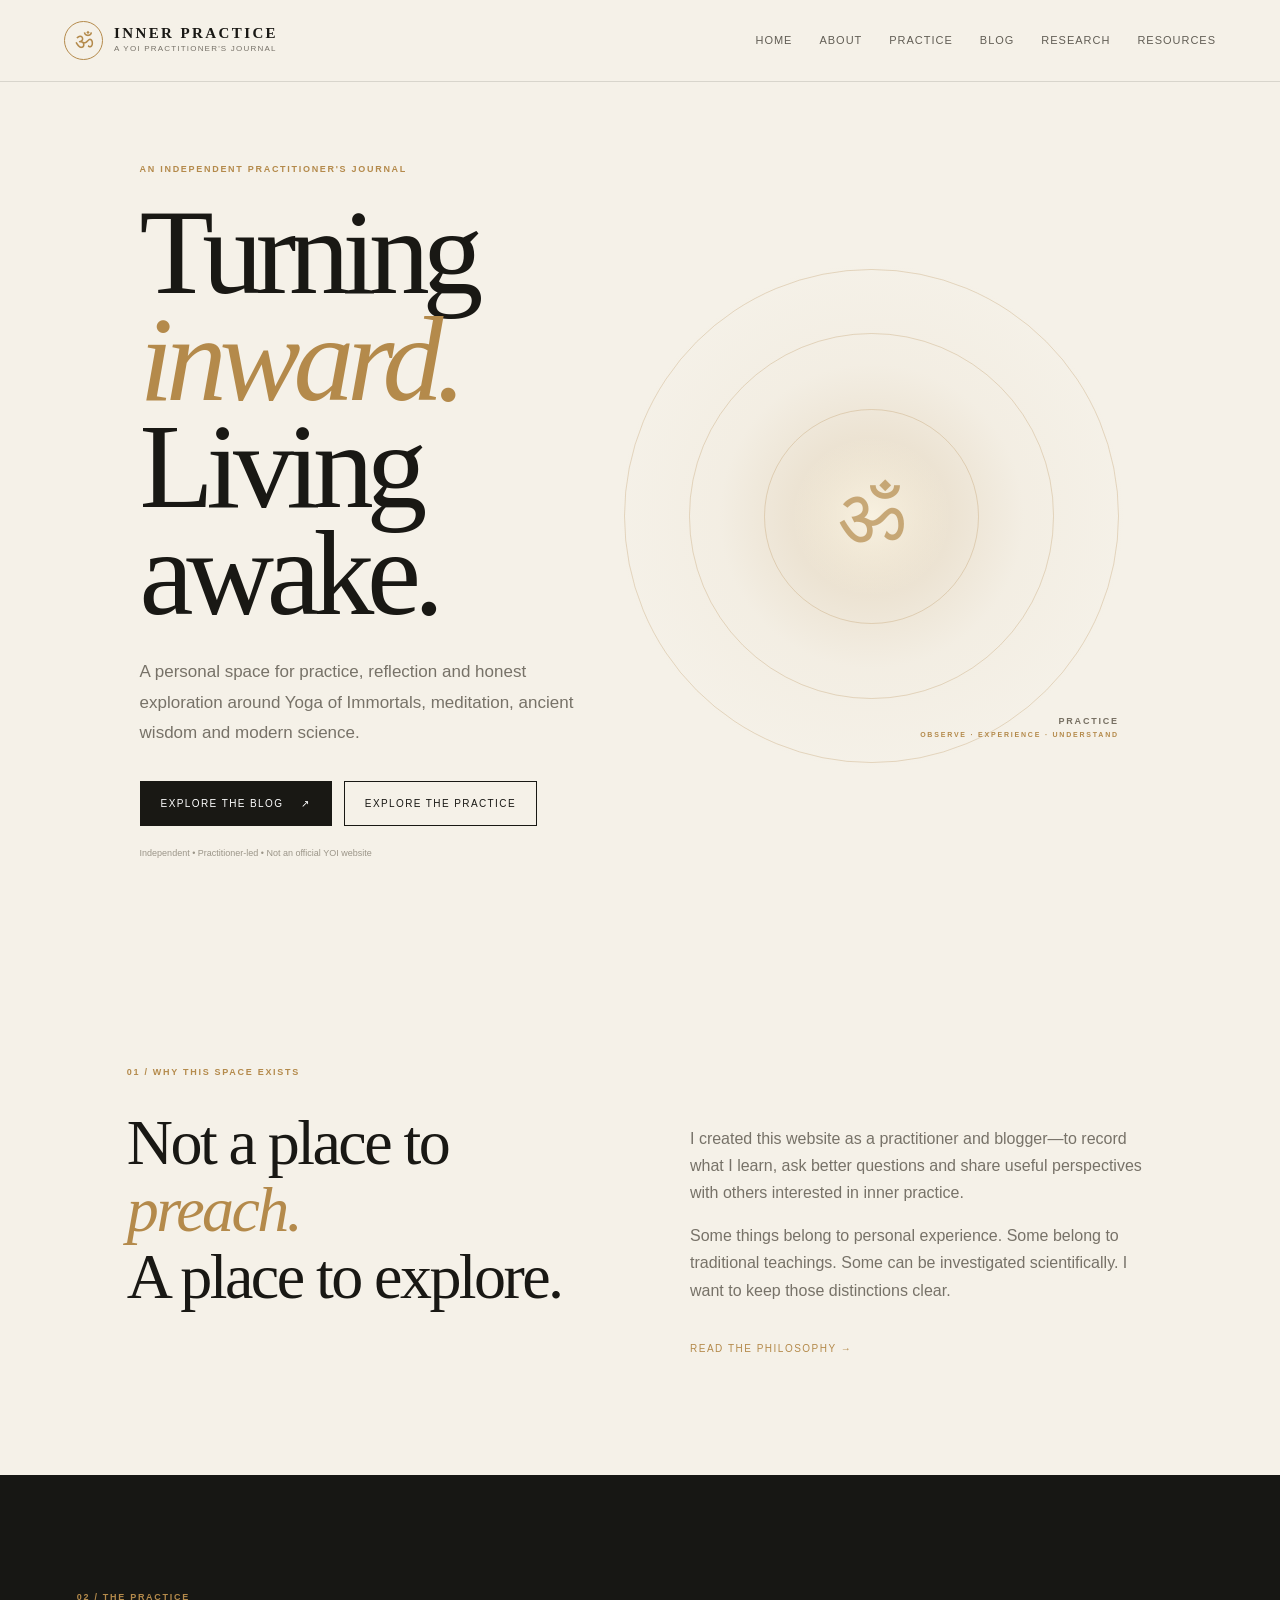
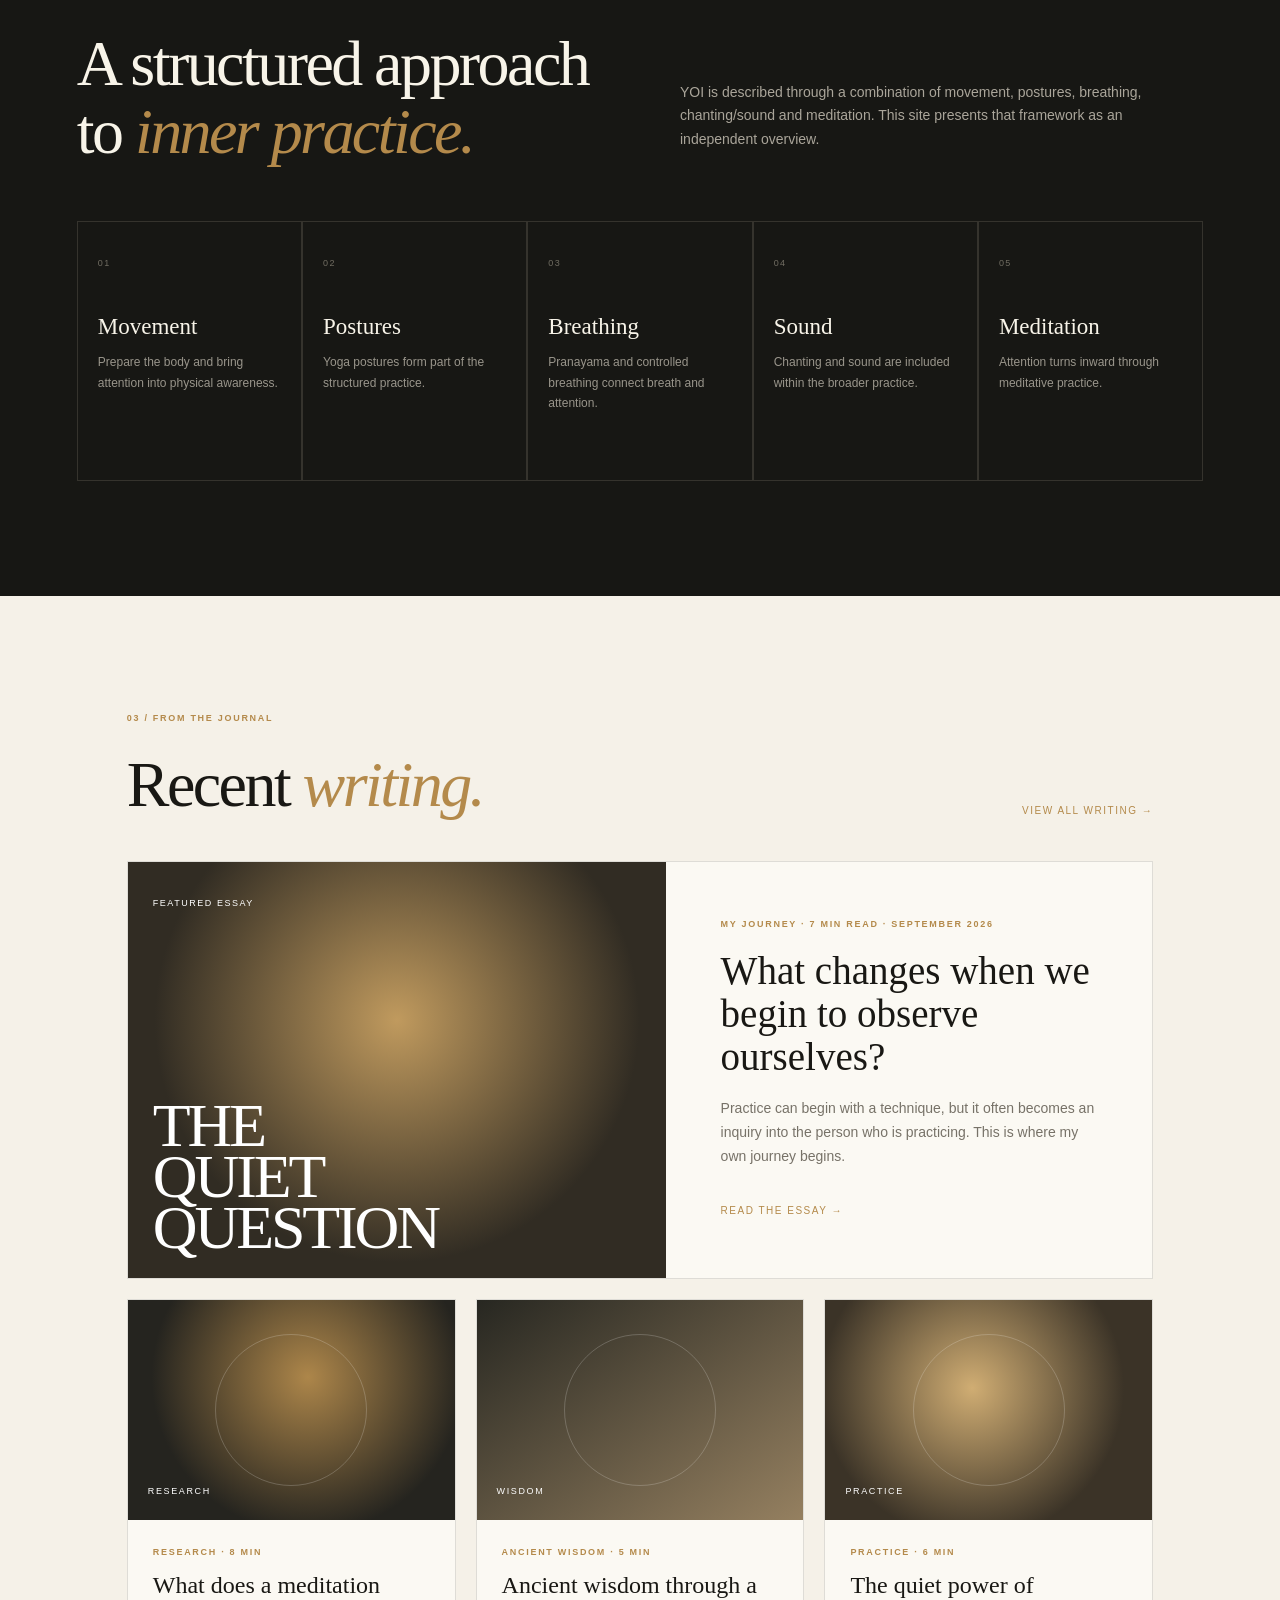
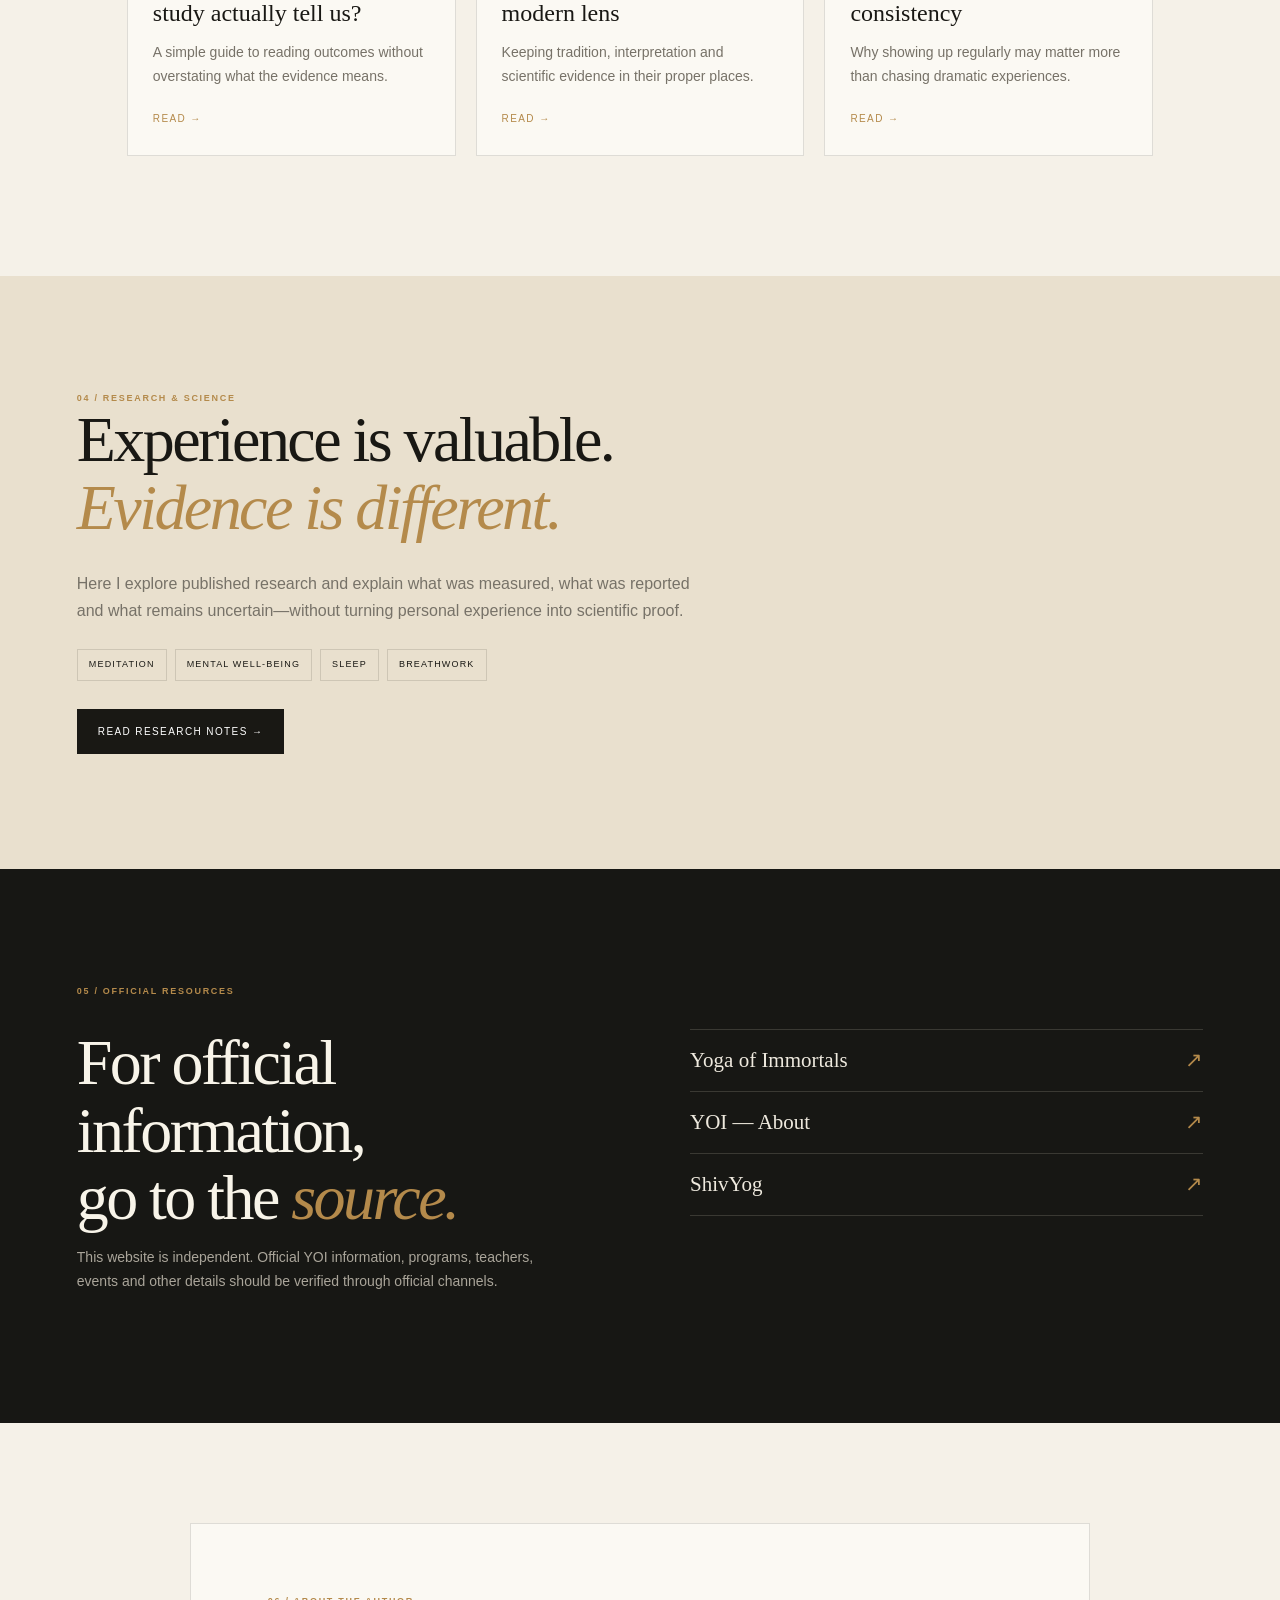
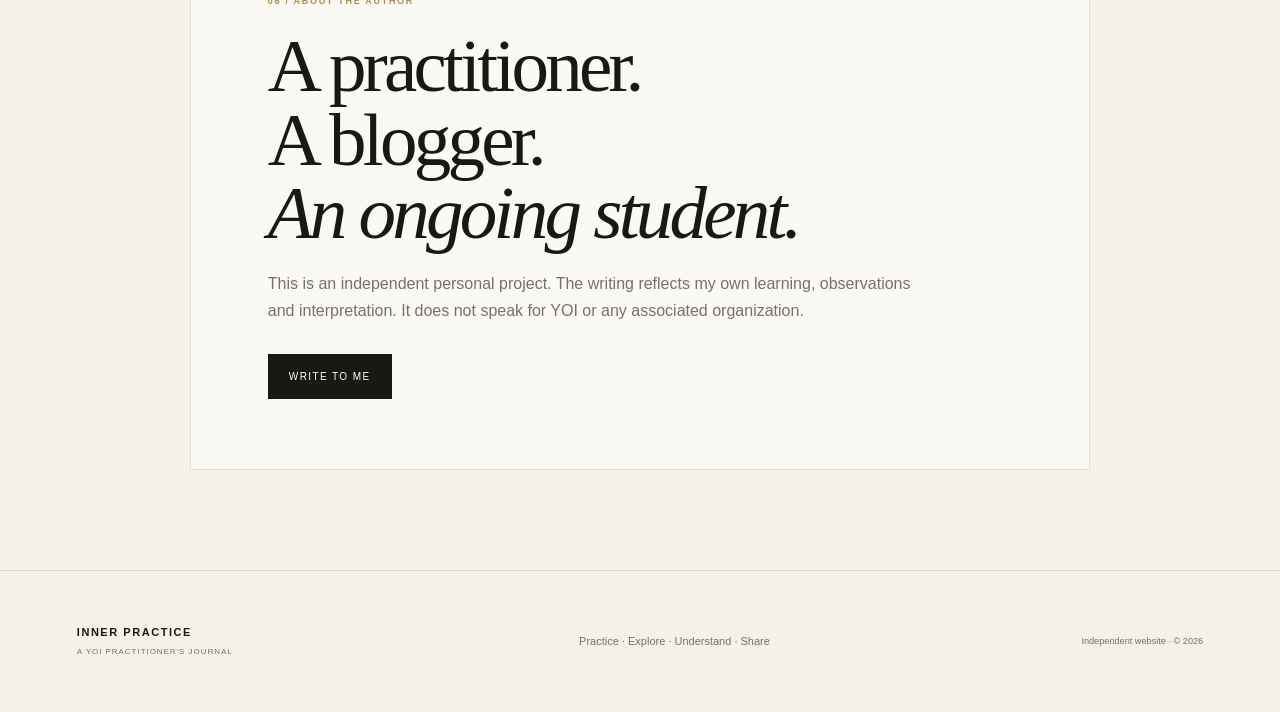
==== index.html @ 0402d69e "Add files via upload" ====
<!doctype html>
<html lang="en">
<head>
<meta charset="utf-8"><meta name="viewport" content="width=device-width,initial-scale=1">
<meta name="description" content="An independent practitioner's journal exploring Yoga of Immortals, meditation, ancient wisdom and modern science.">
<title>Inner Practice — YOI Practitioner</title>
<link rel="stylesheet" href="style.css">
</head>
<body>
<header class="header">
  <a href="index.html" class="logo"><span class="logo-ring">ॐ</span><span><b>INNER PRACTICE</b><small>A YOI practitioner's journal</small></span></a>
  <button class="hamburger" aria-label="Menu">☰</button>
  <nav class="nav">
    <a href="#home">Home</a><a href="#about">About</a><a href="#practice">Practice</a><a href="blog.html">Blog</a><a href="#research">Research</a><a href="#resources">Resources</a>
  </nav>
</header>

<main>
<section class="hero" id="home">
  <div class="hero-copy">
    <div class="kicker">AN INDEPENDENT PRACTITIONER'S JOURNAL</div>
    <h1>Turning<br><i>inward.</i><br>Living awake.</h1>
    <p class="lead">A personal space for practice, reflection and honest exploration around Yoga of Immortals, meditation, ancient wisdom and modern science.</p>
    <div class="buttons"><a class="button dark" href="blog.html">Explore the blog <span>↗</span></a><a class="button line" href="#practice">Explore the practice</a></div>
    <p class="status">Independent • Practitioner-led • Not an official YOI website</p>
  </div>
  <div class="hero-art">
    <div class="halo h1"></div><div class="halo h2"></div><div class="halo h3"></div>
    <div class="orb">ॐ</div><div class="art-caption">PRACTICE<br><span>OBSERVE · EXPERIENCE · UNDERSTAND</span></div>
  </div>
</section>

<section class="manifesto" id="about">
  <div class="tiny">01 / WHY THIS SPACE EXISTS</div>
  <div class="manifesto-grid"><h2>Not a place to<br><em>preach.</em><br>A place to explore.</h2>
  <div><p>I created this website as a practitioner and blogger—to record what I learn, ask better questions and share useful perspectives with others interested in inner practice.</p><p>Some things belong to personal experience. Some belong to traditional teachings. Some can be investigated scientifically. I want to keep those distinctions clear.</p><a class="arrow-link" href="#practice">Read the philosophy →</a></div></div>
</section>

<section class="practice dark" id="practice">
 <div class="tiny">02 / THE PRACTICE</div>
 <div class="section-head"><h2>A structured approach<br>to <em>inner practice.</em></h2><p>YOI is described through a combination of movement, postures, breathing, chanting/sound and meditation. This site presents that framework as an independent overview.</p></div>
 <div class="steps">
  <div><span>01</span><strong>Movement</strong><p>Prepare the body and bring attention into physical awareness.</p></div>
  <div><span>02</span><strong>Postures</strong><p>Yoga postures form part of the structured practice.</p></div>
  <div><span>03</span><strong>Breathing</strong><p>Pranayama and controlled breathing connect breath and attention.</p></div>
  <div><span>04</span><strong>Sound</strong><p>Chanting and sound are included within the broader practice.</p></div>
  <div><span>05</span><strong>Meditation</strong><p>Attention turns inward through meditative practice.</p></div>
 </div>
</section>

<section class="journal">
 <div class="tiny">03 / FROM THE JOURNAL</div>
 <div class="section-head"><h2>Recent <em>writing.</em></h2><a class="arrow-link" href="blog.html">View all writing →</a></div>
 <div class="featured">
   <div class="feature-image"><span>FEATURED ESSAY</span><b>THE<br>QUIET<br>QUESTION</b></div>
   <div class="feature-copy"><div class="meta">MY JOURNEY · 7 MIN READ · SEPTEMBER 2026</div><h3>What changes when we begin to observe ourselves?</h3><p>Practice can begin with a technique, but it often becomes an inquiry into the person who is practicing. This is where my own journey begins.</p><a class="arrow-link" href="article.html">Read the essay →</a></div>
 </div>
 <div class="cards">
  <article><div class="card-art one">RESEARCH</div><div class="card-copy"><div class="meta">RESEARCH · 8 MIN</div><h3>What does a meditation study actually tell us?</h3><p>A simple guide to reading outcomes without overstating what the evidence means.</p><a href="blog.html#research">Read →</a></div></article>
  <article><div class="card-art two">WISDOM</div><div class="card-copy"><div class="meta">ANCIENT WISDOM · 5 MIN</div><h3>Ancient wisdom through a modern lens</h3><p>Keeping tradition, interpretation and scientific evidence in their proper places.</p><a href="blog.html">Read →</a></div></article>
  <article><div class="card-art three">PRACTICE</div><div class="card-copy"><div class="meta">PRACTICE · 6 MIN</div><h3>The quiet power of consistency</h3><p>Why showing up regularly may matter more than chasing dramatic experiences.</p><a href="blog.html">Read →</a></div></article>
 </div>
</section>

<section class="research-strip" id="research">
 <div class="tiny">04 / RESEARCH & SCIENCE</div><h2>Experience is valuable.<br><em>Evidence is different.</em></h2>
 <p>Here I explore published research and explain what was measured, what was reported and what remains uncertain—without turning personal experience into scientific proof.</p>
 <div class="pill-row"><span>MEDITATION</span><span>MENTAL WELL-BEING</span><span>SLEEP</span><span>BREATHWORK</span></div>
 <a class="button dark" href="blog.html#research">Read research notes →</a>
</section>

<section class="resources dark" id="resources">
 <div class="tiny">05 / OFFICIAL RESOURCES</div><div class="resource-grid"><div><h2>For official information,<br>go to the <em>source.</em></h2><p>This website is independent. Official YOI information, programs, teachers, events and other details should be verified through official channels.</p></div>
 <div class="resource-list"><a target="_blank" rel="noopener" href="https://www.yogaofimmortals.com/">Yoga of Immortals <span>↗</span></a><a target="_blank" rel="noopener" href="https://www.yogaofimmortals.com/about-us">YOI — About <span>↗</span></a><a target="_blank" rel="noopener" href="https://shivyog.com/">ShivYog <span>↗</span></a></div></div>
</section>

<section class="about-box"><div class="tiny">06 / ABOUT THE AUTHOR</div><h2>A practitioner.<br>A blogger.<br><em>An ongoing student.</em></h2><p>This is an independent personal project. The writing reflects my own learning, observations and interpretation. It does not speak for YOI or any associated organization.</p><a class="button dark" href="mailto:your-email@example.com">Write to me</a></section>
</main>
<footer><div><b>INNER PRACTICE</b><span>A YOI practitioner's journal</span></div><p>Practice · Explore · Understand · Share</p><small>Independent website · © 2026</small></footer>
<script src="script.js"></script>
</body></html>
---- style.css ----
:root{--bg:#f5f1e8;--paper:#fbf9f3;--ink:#191814;--muted:#777268;--gold:#b48a4b;--dark:#171714;--dark2:#24231e;--line:rgba(25,24,20,.13);--max:1180px}
*{box-sizing:border-box}html{scroll-behavior:smooth}body{margin:0;background:var(--bg);color:var(--ink);font-family:Inter,Arial,sans-serif;line-height:1.7}a{color:inherit;text-decoration:none}.header{height:82px;padding:0 5vw;display:flex;align-items:center;justify-content:space-between;border-bottom:1px solid var(--line);position:sticky;top:0;z-index:20;background:rgba(245,241,232,.94);backdrop-filter:blur(15px)}.logo{display:flex;align-items:center;gap:11px}.logo-ring{display:grid;place-items:center;width:39px;height:39px;border:1px solid var(--gold);border-radius:50%;font:22px Georgia;color:var(--gold)}.logo b{display:block;font:700 15px Georgia;letter-spacing:.16em}.logo small{display:block;color:var(--muted);font-size:8px;text-transform:uppercase;letter-spacing:.15em}.nav{display:flex;gap:27px}.nav a{font-size:11px;text-transform:uppercase;letter-spacing:.09em;color:#625e55}.nav a:hover,.nav a.active{color:var(--ink)}.hamburger{display:none;border:0;background:none;font-size:25px}.hero{min-height:calc(100vh - 82px);display:grid;grid-template-columns:1.05fr .95fr;align-items:center;padding:80px 7vw;overflow:hidden;position:relative}.hero-copy{position:relative;z-index:2}.kicker,.tiny,.meta{font-size:9px;letter-spacing:.19em;text-transform:uppercase;color:var(--gold);font-weight:700}.hero h1{font:400 clamp(65px,9.5vw,125px)/.88 Georgia,serif;letter-spacing:-.06em;margin:22px 0 30px}.hero h1 i,.section-head em,.manifesto h2 em,.research-strip h2 em,.resource-grid h2 em,.article h1 em{font-style:italic;color:var(--gold)}.lead{max-width:570px;color:var(--muted);font-size:17px;line-height:1.8}.buttons{display:flex;gap:12px;flex-wrap:wrap;margin-top:32px}.button{display:inline-flex;align-items:center;gap:18px;padding:13px 20px;border:1px solid var(--ink);font-size:10px;text-transform:uppercase;letter-spacing:.14em}.button.dark{background:var(--ink);color:white}.button.line{background:transparent}.status{font-size:9px;color:#9b9588;margin-top:20px}.hero-art{height:min(42vw,550px);width:min(42vw,550px);justify-self:end;border-radius:50%;position:relative;background:radial-gradient(circle at center,rgba(180,138,75,.25),rgba(180,138,75,.03) 40%,transparent 68%)}.halo{position:absolute;border:1px solid rgba(180,138,75,.28);border-radius:50%;inset:4%}.h2{inset:16%}.h3{inset:30%}.orb{position:absolute;inset:35%;display:grid;place-items:center;font:80px Georgia;color:rgba(180,138,75,.7);border-radius:50%;background:radial-gradient(circle,rgba(255,250,235,.75),transparent 70%)}.art-caption{position:absolute;right:4%;bottom:8%;font:700 9px/1.5 Arial;letter-spacing:.2em;color:#777063;text-align:right}.art-caption span{font-size:7px;color:var(--gold)}
section{max-width:var(--max);margin:auto;padding:115px 6vw}.manifesto-grid{display:grid;grid-template-columns:1fr 1fr;gap:100px;margin-top:28px}.manifesto h2{font:400 clamp(45px,5vw,68px)/1.05 Georgia;margin:0;letter-spacing:-.04em}.manifesto p{color:var(--muted);font-size:16px}.arrow-link{display:inline-block;margin-top:20px;color:var(--gold);font-size:10px;text-transform:uppercase;letter-spacing:.15em}.dark{max-width:none;background:var(--dark);color:#f8f4e9}.dark>*{max-width:var(--max);margin-left:auto;margin-right:auto}.section-head{display:grid;grid-template-columns:1fr 1fr;gap:80px;margin-top:25px;align-items:end}.section-head h2,.research-strip h2,.resource-grid h2{font:400 clamp(44px,5vw,67px)/1.06 Georgia;letter-spacing:-.04em;margin:0}.section-head p,.resource-grid p{color:#aaa59a;max-width:480px;font-size:14px}.steps{display:grid;grid-template-columns:repeat(5,1fr);margin-top:55px;background:#35332d}.steps>div{min-height:260px;padding:25px 20px;background:var(--dark);border:1px solid #35332d}.steps span{font-size:9px;color:#716d62;letter-spacing:.15em}.steps strong{display:block;font:400 23px Georgia;margin:40px 0 10px}.steps p{font-size:12px;color:#99958b}.journal{padding-bottom:120px}.journal .section-head{grid-template-columns:1fr auto}.featured{display:grid;grid-template-columns:1.05fr .95fr;background:var(--paper);border:1px solid var(--line);margin-top:42px}.feature-image{min-height:410px;background:radial-gradient(circle at 50% 38%,#c09a5e,#312c23 65%);position:relative;padding:25px;color:white}.feature-image span{font-size:9px;letter-spacing:.17em}.feature-image b{position:absolute;bottom:25px;left:25px;font:400 62px/.82 Georgia;letter-spacing:-.05em}.feature-copy{padding:55px}.feature-copy h3{font:400 39px/1.1 Georgia;margin:18px 0}.feature-copy p,.card-copy p{color:var(--muted);font-size:14px}.cards{display:grid;grid-template-columns:repeat(3,1fr);gap:20px;margin-top:20px}.cards article,.post-card{background:var(--paper);border:1px solid var(--line)}.card-art{height:220px;padding:20px;display:flex;align-items:flex-end;color:white;font-size:9px;letter-spacing:.18em;position:relative;overflow:hidden}.card-art:after{content:"";position:absolute;width:150px;height:150px;border:1px solid rgba(255,255,255,.2);border-radius:50%;left:50%;top:50%;transform:translate(-50%,-50%)}.one{background:radial-gradient(circle at 55% 35%,#ad864a,#25241f 68%)}.two{background:linear-gradient(145deg,#272721,#958060)}.three{background:radial-gradient(circle at 45% 40%,#d0ad73,#3b3327 68%)}.four{background:linear-gradient(145deg,#4a4030,#9b8156)}.five{background:radial-gradient(circle at 40% 45%,#90734d,#27251f 68%)}.card-copy{padding:25px}.card-copy h3{font:400 24px/1.15 Georgia;margin:12px 0}.card-copy a,.post-card a{font-size:10px;text-transform:uppercase;letter-spacing:.14em;color:var(--gold)}.research-strip{background:#e9e0ce;max-width:none}.research-strip>*{max-width:var(--max);margin-left:auto;margin-right:auto}.research-strip p{max-width:620px;color:var(--muted);margin:28px auto 25px 0}.pill-row{display:flex;gap:8px;flex-wrap:wrap;margin-bottom:28px}.pill-row span,.filters button{border:1px solid var(--line);padding:7px 11px;font-size:9px;letter-spacing:.13em}.resource-grid{display:grid;grid-template-columns:1fr 1fr;gap:100px;margin-top:30px}.resource-list{border-top:1px solid #3a3933}.resource-list a{display:flex;justify-content:space-between;padding:18px 0;border-bottom:1px solid #3a3933;font:21px Georgia;color:#eee9de}.resource-list span{color:var(--gold)}.about-box{max-width:900px;margin:100px auto;padding:70px 6vw;background:var(--paper);border:1px solid var(--line)}.about-box h2{font:400 clamp(45px,6vw,75px)/.98 Georgia;letter-spacing:-.05em;margin:20px 0}.about-box p{max-width:650px;color:var(--muted);margin-bottom:30px}footer{padding:50px 6vw;border-top:1px solid var(--line);display:grid;grid-template-columns:1fr 1fr auto;gap:20px;color:var(--muted);font-size:11px;align-items:center}footer b{display:block;color:var(--ink);letter-spacing:.14em}footer span{font-size:8px;text-transform:uppercase;letter-spacing:.12em}.blog-hero{max-width:none;background:var(--dark);color:white;padding:120px 6vw 95px}.blog-hero>*{max-width:var(--max);margin-left:auto;margin-right:auto}.blog-hero h1{font:400 clamp(65px,9vw,120px)/.88 Georgia;letter-spacing:-.06em;margin:22px auto 28px}.blog-hero h1 em{color:var(--gold)}.blog-hero p{color:#aaa59a;max-width:650px;margin-left:auto;margin-right:auto}.blog-main{padding-top:70px}.filters{display:flex;gap:7px;flex-wrap:wrap;margin-bottom:45px}.filters button{background:none;cursor:pointer;color:var(--muted);text-transform:uppercase}.filters button.selected,.filters button:hover{background:var(--ink);color:white;border-color:var(--ink)}.article-grid{display:grid;grid-template-columns:repeat(2,1fr);gap:20px}.blog-feature{grid-column:1/-1;display:grid;grid-template-columns:1fr 1fr;background:var(--paper);border:1px solid var(--line)}.blog-feature>div:last-child{padding:50px}.blog-feature h2{font:400 42px/1.08 Georgia;margin:15px 0}.blog-feature p{color:var(--muted)}.post-card{display:block}.blog-note{margin-top:60px;padding:24px;background:rgba(180,138,75,.08);border-left:2px solid var(--gold);font-size:12px}.blog-note p{color:var(--muted);margin-bottom:0}.article{max-width:none;padding:0}.article-top{padding:105px 6vw 75px;max-width:1000px;margin:auto}.back{font-size:10px;text-transform:uppercase;letter-spacing:.13em;color:var(--gold)}.article-top .meta{margin-top:35px}.article h1{font:400 clamp(50px,7vw,86px)/.98 Georgia;letter-spacing:-.05em;margin:18px 0 25px}.article-dek{font:20px/1.7 Georgia;color:var(--muted);max-width:760px}.article-layout{max-width:1000px;margin:auto;display:grid;grid-template-columns:190px 1fr;gap:70px;padding:20px 6vw 120px}.article-layout aside{font-size:9px;letter-spacing:.16em;text-transform:uppercase;color:var(--muted)}.article-layout aside strong{display:block;font-size:10px;letter-spacing:.08em;color:var(--ink);margin-top:7px}.article-layout hr{border:0;border-top:1px solid var(--line);margin:25px 0}.prose{font:18px/1.9 Georgia,serif}.prose p{margin:0 0 25px}.dropcap:first-letter{font-size:70px;float:left;line-height:.8;padding:8px 9px 0 0;color:var(--gold)}.prose h2{font:400 34px Georgia;margin:55px 0 15px}.prose blockquote{border-left:2px solid var(--gold);padding:10px 25px;margin:45px 0;font-style:italic;color:#655f53}.article-note{font:13px/1.7 Arial;background:#eee7d9;border-left:2px solid var(--gold);padding:20px;margin:50px 0}
@media(max-width:900px){.nav{display:none;position:absolute;top:82px;left:0;right:0;padding:22px 7vw;background:var(--bg);flex-direction:column;border-bottom:1px solid var(--line)}.nav.open{display:flex}.hamburger{display:block}.hero{grid-template-columns:1fr;min-height:800px;padding:70px 7vw}.hero-art{width:75vw;height:75vw;position:absolute;right:-20vw;bottom:3%;opacity:.55}.manifesto-grid,.section-head,.resource-grid{grid-template-columns:1fr;gap:35px}.steps{grid-template-columns:repeat(2,1fr)}.featured,.blog-feature{grid-template-columns:1fr}.cards,.article-grid{grid-template-columns:1fr}.article-layout{grid-template-columns:1fr;gap:30px}.article-layout aside{display:flex;gap:15px;align-items:center}.article-layout hr{height:20px;border-left:1px solid var(--line);border-top:0;margin:0}.about-box{margin:60px 24px;padding:45px 30px}footer{grid-template-columns:1fr}.feature-image{min-height:330px}}
@media(max-width:560px){.header{height:72px}.nav{top:72px}.hero{padding-top:55px}.hero h1{font-size:64px}.lead{font-size:15px}.hero-art{bottom:1%;right:-30vw;width:85vw;height:85vw}.hero section{padding-top:80px}.steps{grid-template-columns:1fr}.steps>div{min-height:205px}.feature-copy,.blog-feature>div:last-child{padding:30px 24px}.feature-image b{font-size:50px}.journal,.manifesto,.practice,.research-strip,.resources{padding-top:85px;padding-bottom:85px}.blog-hero{padding-top:85px}.blog-main{padding-top:55px}.article-top{padding:80px 24px 55px}.article-layout{padding:20px 24px 90px}.prose{font-size:17px}.article h1{font-size:52px}}
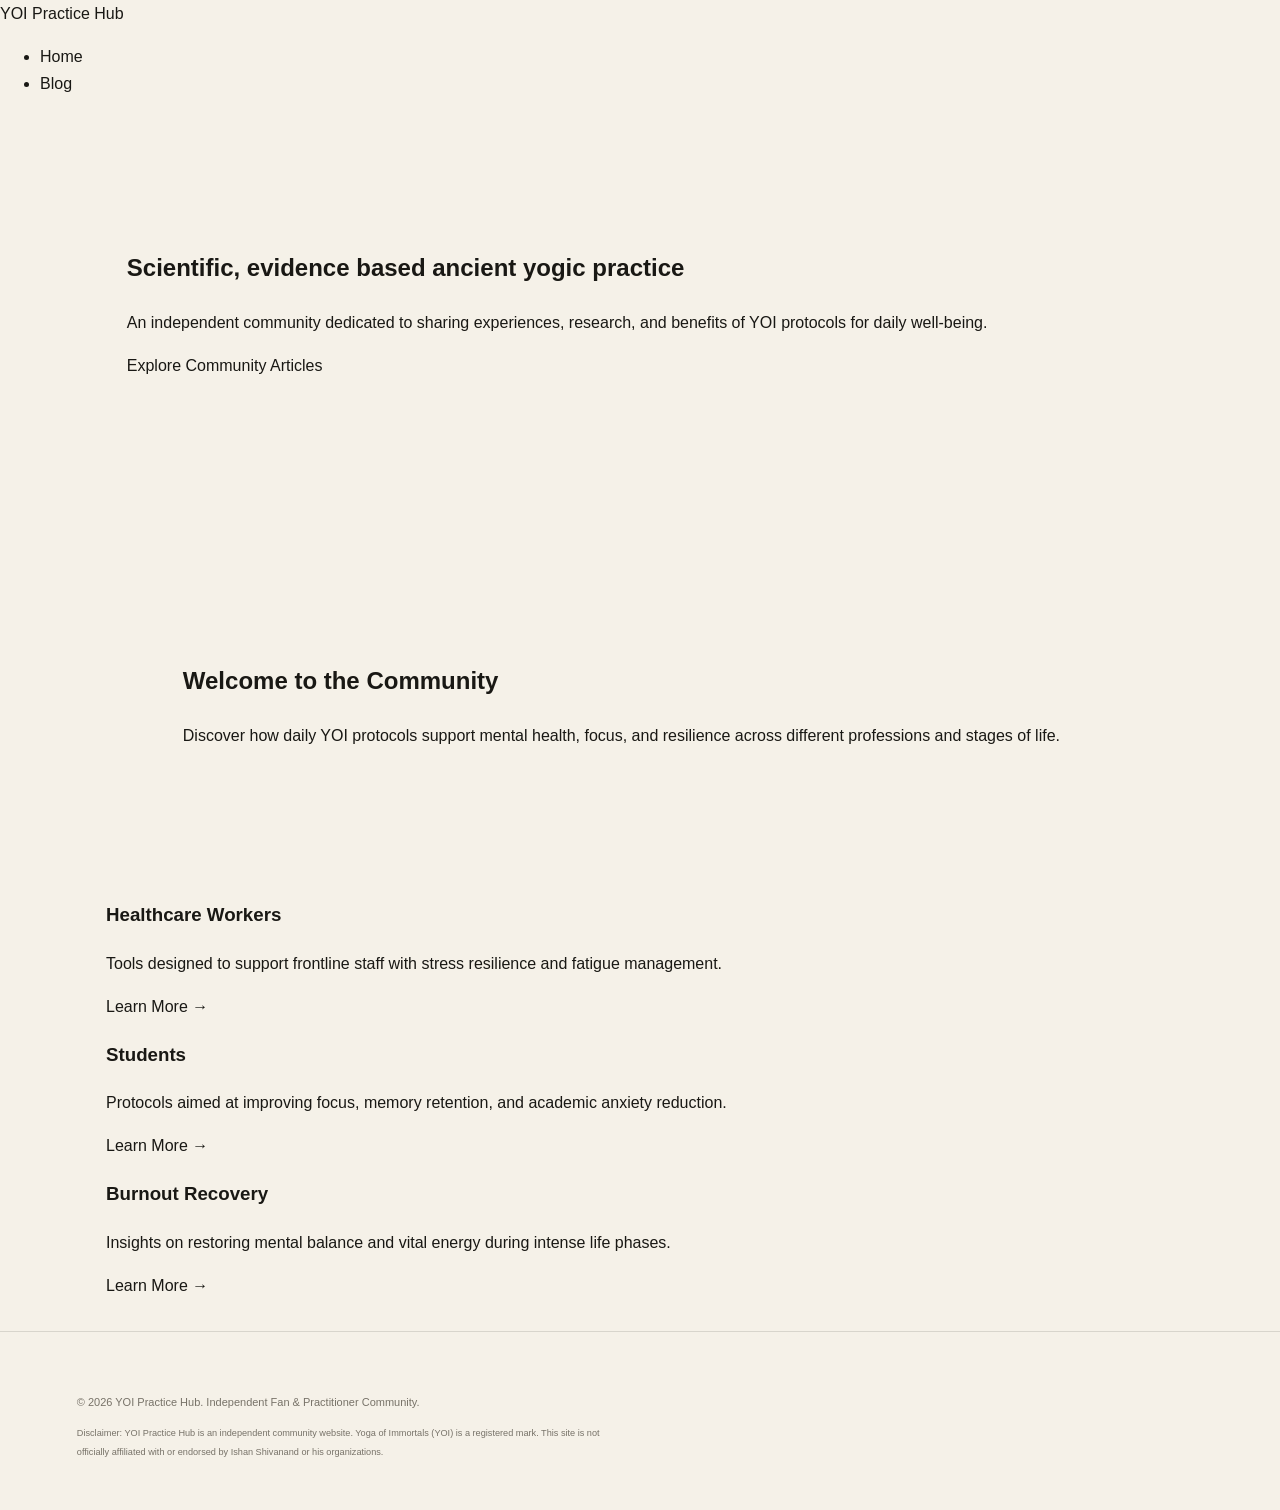
==== commit f7cb01b9: "Refactor HTML structure and improve semantics Updated the HTML structure, including the header, navi" ====
--- a/index.html
+++ b/index.html
@@ -1,81 +1,70 @@
-<!doctype html>
+<!DOCTYPE html>
 <html lang="en">
 <head>
-<meta charset="utf-8"><meta name="viewport" content="width=device-width,initial-scale=1">
-<meta name="description" content="An independent practitioner's journal exploring Yoga of Immortals, meditation, ancient wisdom and modern science.">
-<title>Inner Practice — YOI Practitioner</title>
-<link rel="stylesheet" href="style.css">
+  <meta charset="UTF-8">
+  <meta name="viewport" content="width=device-width, initial-scale=1.0">
+  <title>YOI Practice Hub - Independent Practitioner Community</title>
+  <link rel="stylesheet" href="style.css">
 </head>
 <body>
-<header class="header">
-  <a href="index.html" class="logo"><span class="logo-ring">ॐ</span><span><b>INNER PRACTICE</b><small>A YOI practitioner's journal</small></span></a>
-  <button class="hamburger" aria-label="Menu">☰</button>
-  <nav class="nav">
-    <a href="#home">Home</a><a href="#about">About</a><a href="#practice">Practice</a><a href="blog.html">Blog</a><a href="#research">Research</a><a href="#resources">Resources</a>
-  </nav>
-</header>
 
-<main>
-<section class="hero" id="home">
-  <div class="hero-copy">
-    <div class="kicker">AN INDEPENDENT PRACTITIONER'S JOURNAL</div>
-    <h1>Turning<br><i>inward.</i><br>Living awake.</h1>
-    <p class="lead">A personal space for practice, reflection and honest exploration around Yoga of Immortals, meditation, ancient wisdom and modern science.</p>
-    <div class="buttons"><a class="button dark" href="blog.html">Explore the blog <span>↗</span></a><a class="button line" href="#practice">Explore the practice</a></div>
-    <p class="status">Independent • Practitioner-led • Not an official YOI website</p>
-  </div>
-  <div class="hero-art">
-    <div class="halo h1"></div><div class="halo h2"></div><div class="halo h3"></div>
-    <div class="orb">ॐ</div><div class="art-caption">PRACTICE<br><span>OBSERVE · EXPERIENCE · UNDERSTAND</span></div>
-  </div>
-</section>
+  <!-- Navigation Bar -->
+  <header>
+    <nav class="navbar">
+      <a href="index.html" class="logo">YOI Practice Hub</a>
+      <ul class="nav-links">
+        <li><a href="index.html" class="active">Home</a></li>
+        <li><a href="blog.html">Blog</a></li>
+      </ul>
+    </nav>
+  </header>
 
-<section class="manifesto" id="about">
-  <div class="tiny">01 / WHY THIS SPACE EXISTS</div>
-  <div class="manifesto-grid"><h2>Not a place to<br><em>preach.</em><br>A place to explore.</h2>
-  <div><p>I created this website as a practitioner and blogger—to record what I learn, ask better questions and share useful perspectives with others interested in inner practice.</p><p>Some things belong to personal experience. Some belong to traditional teachings. Some can be investigated scientifically. I want to keep those distinctions clear.</p><a class="arrow-link" href="#practice">Read the philosophy →</a></div></div>
-</section>
+  <!-- Hero Section -->
+  <section class="hero-container">
+    <div class="hero-image-placeholder">
+      <div class="hero-overlay">
+        <h1>Scientific, evidence based ancient yogic practice</h1>
+        <p>An independent community dedicated to sharing experiences, research, and benefits of YOI protocols for daily well-being.</p>
+        <a href="blog.html" class="btn-primary">Explore Community Articles</a>
+      </div>
+    </div>
+  </section>
 
-<section class="practice dark" id="practice">
- <div class="tiny">02 / THE PRACTICE</div>
- <div class="section-head"><h2>A structured approach<br>to <em>inner practice.</em></h2><p>YOI is described through a combination of movement, postures, breathing, chanting/sound and meditation. This site presents that framework as an independent overview.</p></div>
- <div class="steps">
-  <div><span>01</span><strong>Movement</strong><p>Prepare the body and bring attention into physical awareness.</p></div>
-  <div><span>02</span><strong>Postures</strong><p>Yoga postures form part of the structured practice.</p></div>
-  <div><span>03</span><strong>Breathing</strong><p>Pranayama and controlled breathing connect breath and attention.</p></div>
-  <div><span>04</span><strong>Sound</strong><p>Chanting and sound are included within the broader practice.</p></div>
-  <div><span>05</span><strong>Meditation</strong><p>Attention turns inward through meditative practice.</p></div>
- </div>
-</section>
+  <!-- Featured Focus Areas -->
+  <main class="container">
+    <section class="intro-section">
+      <h2>Welcome to the Community</h2>
+      <p>Discover how daily YOI protocols support mental health, focus, and resilience across different professions and stages of life.</p>
+    </section>
 
-<section class="journal">
- <div class="tiny">03 / FROM THE JOURNAL</div>
- <div class="section-head"><h2>Recent <em>writing.</em></h2><a class="arrow-link" href="blog.html">View all writing →</a></div>
- <div class="featured">
-   <div class="feature-image"><span>FEATURED ESSAY</span><b>THE<br>QUIET<br>QUESTION</b></div>
-   <div class="feature-copy"><div class="meta">MY JOURNEY · 7 MIN READ · SEPTEMBER 2026</div><h3>What changes when we begin to observe ourselves?</h3><p>Practice can begin with a technique, but it often becomes an inquiry into the person who is practicing. This is where my own journey begins.</p><a class="arrow-link" href="article.html">Read the essay →</a></div>
- </div>
- <div class="cards">
-  <article><div class="card-art one">RESEARCH</div><div class="card-copy"><div class="meta">RESEARCH · 8 MIN</div><h3>What does a meditation study actually tell us?</h3><p>A simple guide to reading outcomes without overstating what the evidence means.</p><a href="blog.html#research">Read →</a></div></article>
-  <article><div class="card-art two">WISDOM</div><div class="card-copy"><div class="meta">ANCIENT WISDOM · 5 MIN</div><h3>Ancient wisdom through a modern lens</h3><p>Keeping tradition, interpretation and scientific evidence in their proper places.</p><a href="blog.html">Read →</a></div></article>
-  <article><div class="card-art three">PRACTICE</div><div class="card-copy"><div class="meta">PRACTICE · 6 MIN</div><h3>The quiet power of consistency</h3><p>Why showing up regularly may matter more than chasing dramatic experiences.</p><a href="blog.html">Read →</a></div></article>
- </div>
-</section>
+    <div class="features-grid">
+      <div class="feature-card">
+        <h3>Healthcare Workers</h3>
+        <p>Tools designed to support frontline staff with stress resilience and fatigue management.</p>
+        <a href="blog.html" class="link-btn">Learn More &rarr;</a>
+      </div>
 
-<section class="research-strip" id="research">
- <div class="tiny">04 / RESEARCH & SCIENCE</div><h2>Experience is valuable.<br><em>Evidence is different.</em></h2>
- <p>Here I explore published research and explain what was measured, what was reported and what remains uncertain—without turning personal experience into scientific proof.</p>
- <div class="pill-row"><span>MEDITATION</span><span>MENTAL WELL-BEING</span><span>SLEEP</span><span>BREATHWORK</span></div>
- <a class="button dark" href="blog.html#research">Read research notes →</a>
-</section>
+      <div class="feature-card">
+        <h3>Students</h3>
+        <p>Protocols aimed at improving focus, memory retention, and academic anxiety reduction.</p>
+        <a href="blog.html" class="link-btn">Learn More &rarr;</a>
+      </div>
 
-<section class="resources dark" id="resources">
- <div class="tiny">05 / OFFICIAL RESOURCES</div><div class="resource-grid"><div><h2>For official information,<br>go to the <em>source.</em></h2><p>This website is independent. Official YOI information, programs, teachers, events and other details should be verified through official channels.</p></div>
- <div class="resource-list"><a target="_blank" rel="noopener" href="https://www.yogaofimmortals.com/">Yoga of Immortals <span>↗</span></a><a target="_blank" rel="noopener" href="https://www.yogaofimmortals.com/about-us">YOI — About <span>↗</span></a><a target="_blank" rel="noopener" href="https://shivyog.com/">ShivYog <span>↗</span></a></div></div>
-</section>
+      <div class="feature-card">
+        <h3>Burnout Recovery</h3>
+        <p>Insights on restoring mental balance and vital energy during intense life phases.</p>
+        <a href="blog.html" class="link-btn">Learn More &rarr;</a>
+      </div>
+    </div>
+  </main>
 
-<section class="about-box"><div class="tiny">06 / ABOUT THE AUTHOR</div><h2>A practitioner.<br>A blogger.<br><em>An ongoing student.</em></h2><p>This is an independent personal project. The writing reflects my own learning, observations and interpretation. It does not speak for YOI or any associated organization.</p><a class="button dark" href="mailto:your-email@example.com">Write to me</a></section>
-</main>
-<footer><div><b>INNER PRACTICE</b><span>A YOI practitioner's journal</span></div><p>Practice · Explore · Understand · Share</p><small>Independent website · © 2026</small></footer>
-<script src="script.js"></script>
-</body></html>+  <!-- Footer -->
+  <footer>
+    <div class="footer-content">
+      <p>&copy; 2026 YOI Practice Hub. Independent Fan & Practitioner Community.</p>
+      <small>Disclaimer: YOI Practice Hub is an independent community website. Yoga of Immortals (YOI) is a registered mark. This site is not officially affiliated with or endorsed by Ishan Shivanand or his organizations.</small>
+    </div>
+  </footer>
+
+</body>
+</html>
--- a/style.css
+++ b/style.css
@@ -3,3 +3,91 @@
 section{max-width:var(--max);margin:auto;padding:115px 6vw}.manifesto-grid{display:grid;grid-template-columns:1fr 1fr;gap:100px;margin-top:28px}.manifesto h2{font:400 clamp(45px,5vw,68px)/1.05 Georgia;margin:0;letter-spacing:-.04em}.manifesto p{color:var(--muted);font-size:16px}.arrow-link{display:inline-block;margin-top:20px;color:var(--gold);font-size:10px;text-transform:uppercase;letter-spacing:.15em}.dark{max-width:none;background:var(--dark);color:#f8f4e9}.dark>*{max-width:var(--max);margin-left:auto;margin-right:auto}.section-head{display:grid;grid-template-columns:1fr 1fr;gap:80px;margin-top:25px;align-items:end}.section-head h2,.research-strip h2,.resource-grid h2{font:400 clamp(44px,5vw,67px)/1.06 Georgia;letter-spacing:-.04em;margin:0}.section-head p,.resource-grid p{color:#aaa59a;max-width:480px;font-size:14px}.steps{display:grid;grid-template-columns:repeat(5,1fr);margin-top:55px;background:#35332d}.steps>div{min-height:260px;padding:25px 20px;background:var(--dark);border:1px solid #35332d}.steps span{font-size:9px;color:#716d62;letter-spacing:.15em}.steps strong{display:block;font:400 23px Georgia;margin:40px 0 10px}.steps p{font-size:12px;color:#99958b}.journal{padding-bottom:120px}.journal .section-head{grid-template-columns:1fr auto}.featured{display:grid;grid-template-columns:1.05fr .95fr;background:var(--paper);border:1px solid var(--line);margin-top:42px}.feature-image{min-height:410px;background:radial-gradient(circle at 50% 38%,#c09a5e,#312c23 65%);position:relative;padding:25px;color:white}.feature-image span{font-size:9px;letter-spacing:.17em}.feature-image b{position:absolute;bottom:25px;left:25px;font:400 62px/.82 Georgia;letter-spacing:-.05em}.feature-copy{padding:55px}.feature-copy h3{font:400 39px/1.1 Georgia;margin:18px 0}.feature-copy p,.card-copy p{color:var(--muted);font-size:14px}.cards{display:grid;grid-template-columns:repeat(3,1fr);gap:20px;margin-top:20px}.cards article,.post-card{background:var(--paper);border:1px solid var(--line)}.card-art{height:220px;padding:20px;display:flex;align-items:flex-end;color:white;font-size:9px;letter-spacing:.18em;position:relative;overflow:hidden}.card-art:after{content:"";position:absolute;width:150px;height:150px;border:1px solid rgba(255,255,255,.2);border-radius:50%;left:50%;top:50%;transform:translate(-50%,-50%)}.one{background:radial-gradient(circle at 55% 35%,#ad864a,#25241f 68%)}.two{background:linear-gradient(145deg,#272721,#958060)}.three{background:radial-gradient(circle at 45% 40%,#d0ad73,#3b3327 68%)}.four{background:linear-gradient(145deg,#4a4030,#9b8156)}.five{background:radial-gradient(circle at 40% 45%,#90734d,#27251f 68%)}.card-copy{padding:25px}.card-copy h3{font:400 24px/1.15 Georgia;margin:12px 0}.card-copy a,.post-card a{font-size:10px;text-transform:uppercase;letter-spacing:.14em;color:var(--gold)}.research-strip{background:#e9e0ce;max-width:none}.research-strip>*{max-width:var(--max);margin-left:auto;margin-right:auto}.research-strip p{max-width:620px;color:var(--muted);margin:28px auto 25px 0}.pill-row{display:flex;gap:8px;flex-wrap:wrap;margin-bottom:28px}.pill-row span,.filters button{border:1px solid var(--line);padding:7px 11px;font-size:9px;letter-spacing:.13em}.resource-grid{display:grid;grid-template-columns:1fr 1fr;gap:100px;margin-top:30px}.resource-list{border-top:1px solid #3a3933}.resource-list a{display:flex;justify-content:space-between;padding:18px 0;border-bottom:1px solid #3a3933;font:21px Georgia;color:#eee9de}.resource-list span{color:var(--gold)}.about-box{max-width:900px;margin:100px auto;padding:70px 6vw;background:var(--paper);border:1px solid var(--line)}.about-box h2{font:400 clamp(45px,6vw,75px)/.98 Georgia;letter-spacing:-.05em;margin:20px 0}.about-box p{max-width:650px;color:var(--muted);margin-bottom:30px}footer{padding:50px 6vw;border-top:1px solid var(--line);display:grid;grid-template-columns:1fr 1fr auto;gap:20px;color:var(--muted);font-size:11px;align-items:center}footer b{display:block;color:var(--ink);letter-spacing:.14em}footer span{font-size:8px;text-transform:uppercase;letter-spacing:.12em}.blog-hero{max-width:none;background:var(--dark);color:white;padding:120px 6vw 95px}.blog-hero>*{max-width:var(--max);margin-left:auto;margin-right:auto}.blog-hero h1{font:400 clamp(65px,9vw,120px)/.88 Georgia;letter-spacing:-.06em;margin:22px auto 28px}.blog-hero h1 em{color:var(--gold)}.blog-hero p{color:#aaa59a;max-width:650px;margin-left:auto;margin-right:auto}.blog-main{padding-top:70px}.filters{display:flex;gap:7px;flex-wrap:wrap;margin-bottom:45px}.filters button{background:none;cursor:pointer;color:var(--muted);text-transform:uppercase}.filters button.selected,.filters button:hover{background:var(--ink);color:white;border-color:var(--ink)}.article-grid{display:grid;grid-template-columns:repeat(2,1fr);gap:20px}.blog-feature{grid-column:1/-1;display:grid;grid-template-columns:1fr 1fr;background:var(--paper);border:1px solid var(--line)}.blog-feature>div:last-child{padding:50px}.blog-feature h2{font:400 42px/1.08 Georgia;margin:15px 0}.blog-feature p{color:var(--muted)}.post-card{display:block}.blog-note{margin-top:60px;padding:24px;background:rgba(180,138,75,.08);border-left:2px solid var(--gold);font-size:12px}.blog-note p{color:var(--muted);margin-bottom:0}.article{max-width:none;padding:0}.article-top{padding:105px 6vw 75px;max-width:1000px;margin:auto}.back{font-size:10px;text-transform:uppercase;letter-spacing:.13em;color:var(--gold)}.article-top .meta{margin-top:35px}.article h1{font:400 clamp(50px,7vw,86px)/.98 Georgia;letter-spacing:-.05em;margin:18px 0 25px}.article-dek{font:20px/1.7 Georgia;color:var(--muted);max-width:760px}.article-layout{max-width:1000px;margin:auto;display:grid;grid-template-columns:190px 1fr;gap:70px;padding:20px 6vw 120px}.article-layout aside{font-size:9px;letter-spacing:.16em;text-transform:uppercase;color:var(--muted)}.article-layout aside strong{display:block;font-size:10px;letter-spacing:.08em;color:var(--ink);margin-top:7px}.article-layout hr{border:0;border-top:1px solid var(--line);margin:25px 0}.prose{font:18px/1.9 Georgia,serif}.prose p{margin:0 0 25px}.dropcap:first-letter{font-size:70px;float:left;line-height:.8;padding:8px 9px 0 0;color:var(--gold)}.prose h2{font:400 34px Georgia;margin:55px 0 15px}.prose blockquote{border-left:2px solid var(--gold);padding:10px 25px;margin:45px 0;font-style:italic;color:#655f53}.article-note{font:13px/1.7 Arial;background:#eee7d9;border-left:2px solid var(--gold);padding:20px;margin:50px 0}
 @media(max-width:900px){.nav{display:none;position:absolute;top:82px;left:0;right:0;padding:22px 7vw;background:var(--bg);flex-direction:column;border-bottom:1px solid var(--line)}.nav.open{display:flex}.hamburger{display:block}.hero{grid-template-columns:1fr;min-height:800px;padding:70px 7vw}.hero-art{width:75vw;height:75vw;position:absolute;right:-20vw;bottom:3%;opacity:.55}.manifesto-grid,.section-head,.resource-grid{grid-template-columns:1fr;gap:35px}.steps{grid-template-columns:repeat(2,1fr)}.featured,.blog-feature{grid-template-columns:1fr}.cards,.article-grid{grid-template-columns:1fr}.article-layout{grid-template-columns:1fr;gap:30px}.article-layout aside{display:flex;gap:15px;align-items:center}.article-layout hr{height:20px;border-left:1px solid var(--line);border-top:0;margin:0}.about-box{margin:60px 24px;padding:45px 30px}footer{grid-template-columns:1fr}.feature-image{min-height:330px}}
 @media(max-width:560px){.header{height:72px}.nav{top:72px}.hero{padding-top:55px}.hero h1{font-size:64px}.lead{font-size:15px}.hero-art{bottom:1%;right:-30vw;width:85vw;height:85vw}.hero section{padding-top:80px}.steps{grid-template-columns:1fr}.steps>div{min-height:205px}.feature-copy,.blog-feature>div:last-child{padding:30px 24px}.feature-image b{font-size:50px}.journal,.manifesto,.practice,.research-strip,.resources{padding-top:85px;padding-bottom:85px}.blog-hero{padding-top:85px}.blog-main{padding-top:55px}.article-top{padding:80px 24px 55px}.article-layout{padding:20px 24px 90px}.prose{font-size:17px}.article h1{font-size:52px}}
+/* Blog Page Styling */
+.blog-hero {
+  background: #2c3e50;
+  color: #ffffff;
+  text-align: center;
+  padding: 3rem 1rem;
+}
+
+.blog-hero h1 {
+  font-size: 2.2rem;
+  margin-bottom: 0.5rem;
+}
+
+.blog-hero p {
+  font-size: 1.1rem;
+  max-width: 600px;
+  margin: 0 auto;
+  opacity: 0.9;
+}
+
+.container {
+  max-width: 1100px;
+  margin: 2rem auto;
+  padding: 0 1rem;
+}
+
+.blog-grid {
+  display: grid;
+  grid-template-columns: repeat(auto-fit, minmax(300px, 1fr));
+  gap: 1.5rem;
+}
+
+.blog-card {
+  background: #ffffff;
+  border-radius: 8px;
+  box-shadow: 0 4px 12px rgba(0, 0, 0, 0.08);
+  overflow: hidden;
+  display: flex;
+  flex-direction: column;
+  transition: transform 0.2s ease, box-shadow 0.2s ease;
+}
+
+.blog-card:hover {
+  transform: translateY(-4px);
+  box-shadow: 0 6px 16px rgba(0, 0, 0, 0.12);
+}
+
+.card-content {
+  padding: 1.5rem;
+  display: flex;
+  flex-direction: column;
+  flex-grow: 1;
+}
+
+.tag {
+  align-self: flex-start;
+  background: #eef2f5;
+  color: #2980b9;
+  font-size: 0.8rem;
+  font-weight: bold;
+  padding: 0.25rem 0.6rem;
+  border-radius: 4px;
+  margin-bottom: 0.75rem;
+}
+
+.blog-card h3 {
+  margin: 0 0 0.5rem 0;
+  color: #2c3e50;
+}
+
+.blog-card p {
+  color: #666;
+  font-size: 0.95rem;
+  line-height: 1.5;
+  margin-bottom: 1.25rem;
+  flex-grow: 1;
+}
+
+.read-more {
+  color: #2980b9;
+  text-decoration: none;
+  font-weight: bold;
+  font-size: 0.9rem;
+}
+
+.read-more:hover {
+  text-decoration: underline;
+}
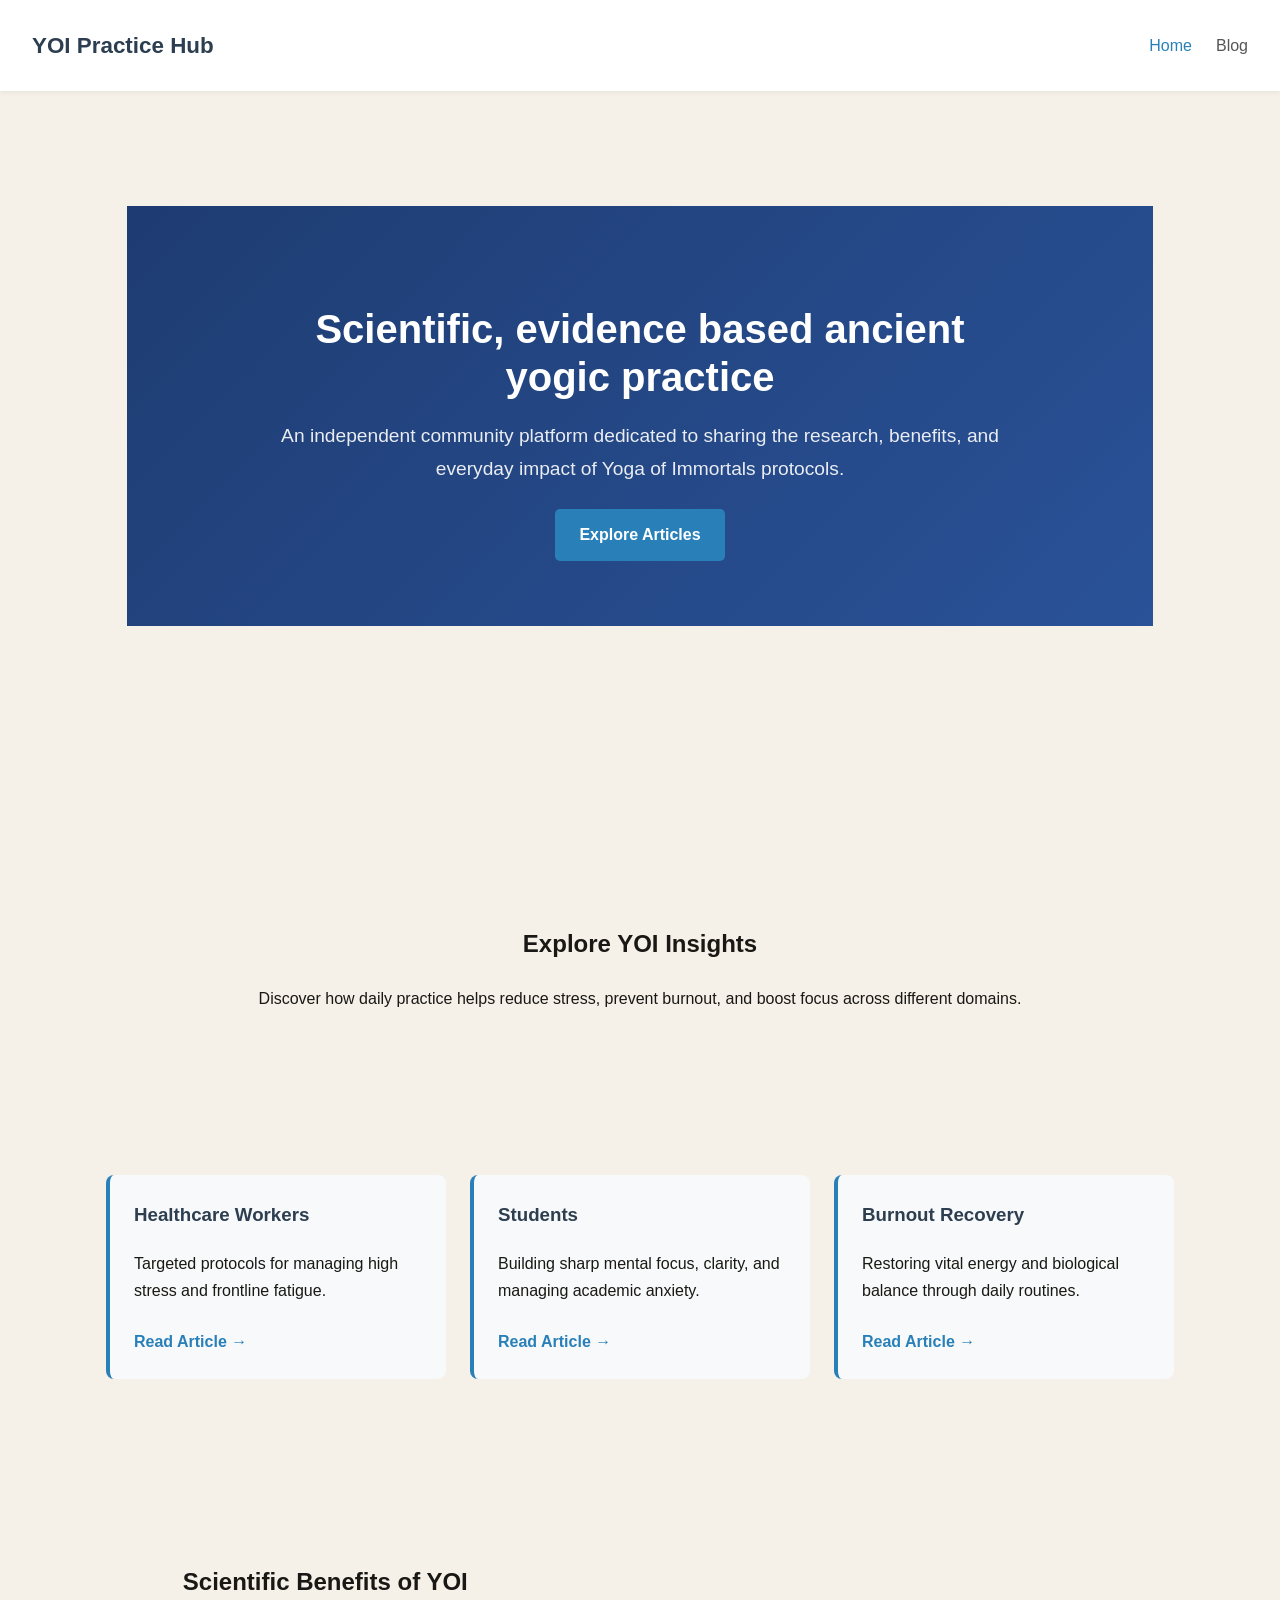
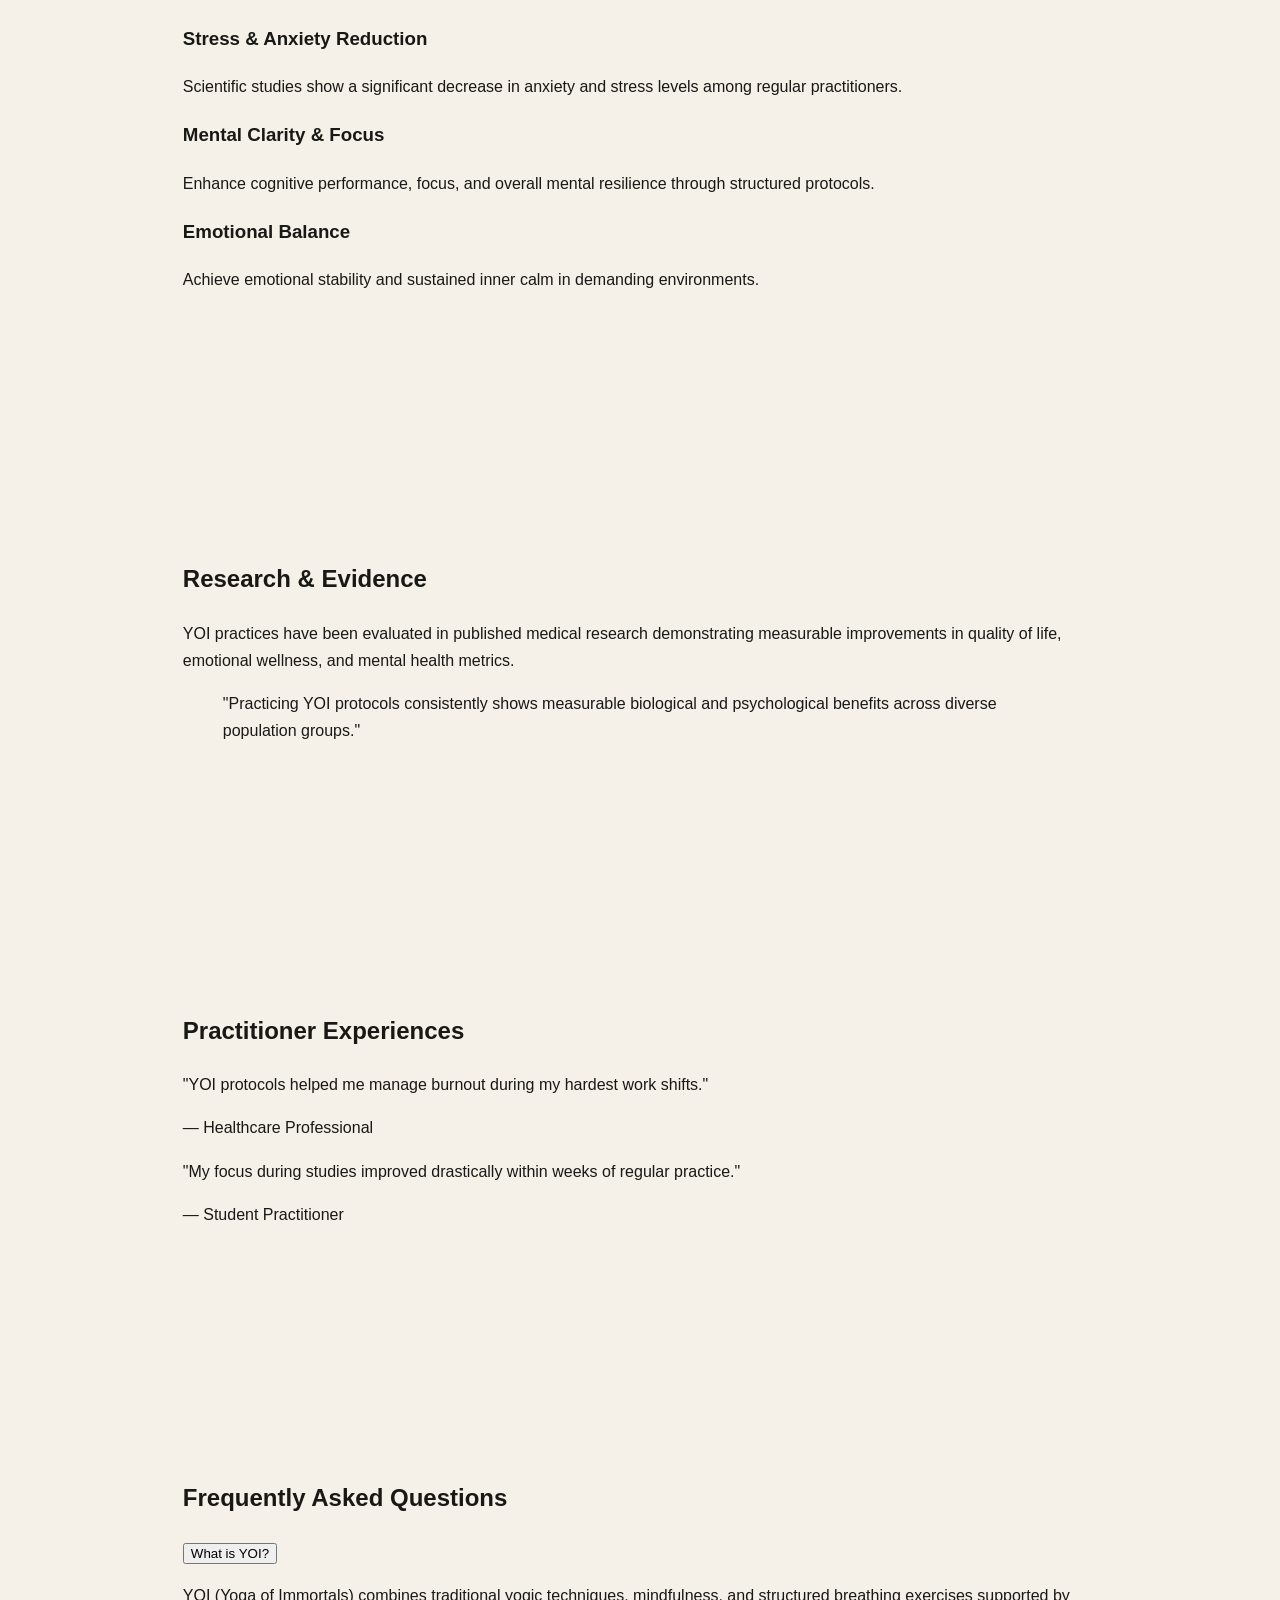
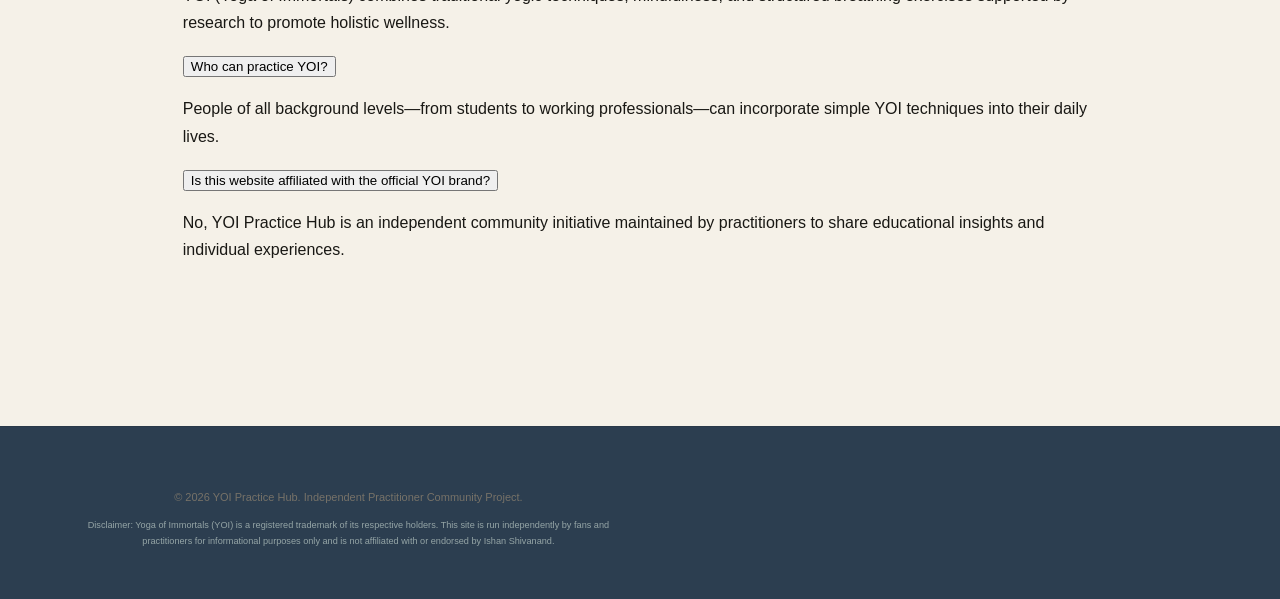
==== commit 59c79c9f: "Update index.html" ====
--- a/index.html
+++ b/index.html
@@ -3,8 +3,9 @@
 <head>
   <meta charset="UTF-8">
   <meta name="viewport" content="width=device-width, initial-scale=1.0">
-  <title>YOI Practice Hub - Independent Practitioner Community</title>
+  <title>YOI Practice Hub - Scientific Yogic Practice</title>
   <link rel="stylesheet" href="style.css">
+  <script defer src="script.js"></script>
 </head>
 <body>
 
@@ -19,50 +20,121 @@
     </nav>
   </header>
 
-  <!-- Hero Section -->
+  <!-- Hero Section with Background Placeholder -->
   <section class="hero-container">
     <div class="hero-image-placeholder">
       <div class="hero-overlay">
         <h1>Scientific, evidence based ancient yogic practice</h1>
-        <p>An independent community dedicated to sharing experiences, research, and benefits of YOI protocols for daily well-being.</p>
-        <a href="blog.html" class="btn-primary">Explore Community Articles</a>
+        <p>An independent community platform dedicated to sharing the research, benefits, and everyday impact of Yoga of Immortals protocols.</p>
+        <a href="blog.html" class="btn-primary">Explore Articles</a>
       </div>
     </div>
   </section>
 
-  <!-- Featured Focus Areas -->
   <main class="container">
+
+    <!-- Community Focus Topics -->
     <section class="intro-section">
-      <h2>Welcome to the Community</h2>
-      <p>Discover how daily YOI protocols support mental health, focus, and resilience across different professions and stages of life.</p>
+      <h2>Explore YOI Insights</h2>
+      <p>Discover how daily practice helps reduce stress, prevent burnout, and boost focus across different domains.</p>
     </section>
 
     <div class="features-grid">
       <div class="feature-card">
         <h3>Healthcare Workers</h3>
-        <p>Tools designed to support frontline staff with stress resilience and fatigue management.</p>
-        <a href="blog.html" class="link-btn">Learn More &rarr;</a>
+        <p>Targeted protocols for managing high stress and frontline fatigue.</p>
+        <a href="blog.html" class="link-btn">Read Article &rarr;</a>
       </div>
 
       <div class="feature-card">
         <h3>Students</h3>
-        <p>Protocols aimed at improving focus, memory retention, and academic anxiety reduction.</p>
-        <a href="blog.html" class="link-btn">Learn More &rarr;</a>
+        <p>Building sharp mental focus, clarity, and managing academic anxiety.</p>
+        <a href="blog.html" class="link-btn">Read Article &rarr;</a>
       </div>
 
       <div class="feature-card">
         <h3>Burnout Recovery</h3>
-        <p>Insights on restoring mental balance and vital energy during intense life phases.</p>
-        <a href="blog.html" class="link-btn">Learn More &rarr;</a>
+        <p>Restoring vital energy and biological balance through daily routines.</p>
+        <a href="blog.html" class="link-btn">Read Article &rarr;</a>
       </div>
     </div>
+
+    <!-- Original Content: Scientific Benefits -->
+    <section class="content-section">
+      <h2>Scientific Benefits of YOI</h2>
+      <div class="card-grid">
+        <div class="card">
+          <h3>Stress & Anxiety Reduction</h3>
+          <p>Scientific studies show a significant decrease in anxiety and stress levels among regular practitioners.</p>
+        </div>
+        <div class="card">
+          <h3>Mental Clarity & Focus</h3>
+          <p>Enhance cognitive performance, focus, and overall mental resilience through structured protocols.</p>
+        </div>
+        <div class="card">
+          <h3>Emotional Balance</h3>
+          <p>Achieve emotional stability and sustained inner calm in demanding environments.</p>
+        </div>
+      </div>
+    </section>
+
+    <!-- Original Content: Research & Evidence -->
+    <section class="content-section research-section">
+      <h2>Research & Evidence</h2>
+      <p>YOI practices have been evaluated in published medical research demonstrating measurable improvements in quality of life, emotional wellness, and mental health metrics.</p>
+      <blockquote class="research-quote">
+        "Practicing YOI protocols consistently shows measurable biological and psychological benefits across diverse population groups."
+      </blockquote>
+    </section>
+
+    <!-- Original Content: Practitioner Testimonials -->
+    <section class="content-section">
+      <h2>Practitioner Experiences</h2>
+      <div class="testimonial-grid">
+        <div class="testimonial-card">
+          <p>"YOI protocols helped me manage burnout during my hardest work shifts."</p>
+          <span>— Healthcare Professional</span>
+        </div>
+        <div class="testimonial-card">
+          <p>"My focus during studies improved drastically within weeks of regular practice."</p>
+          <span>— Student Practitioner</span>
+        </div>
+      </div>
+    </section>
+
+    <!-- Original Content: Frequently Asked Questions -->
+    <section class="content-section faq-section">
+      <h2>Frequently Asked Questions</h2>
+      
+      <div class="faq-item">
+        <button class="faq-question">What is YOI?</button>
+        <div class="faq-answer">
+          <p>YOI (Yoga of Immortals) combines traditional yogic techniques, mindfulness, and structured breathing exercises supported by research to promote holistic wellness.</p>
+        </div>
+      </div>
+
+      <div class="faq-item">
+        <button class="faq-question">Who can practice YOI?</button>
+        <div class="faq-answer">
+          <p>People of all background levels—from students to working professionals—can incorporate simple YOI techniques into their daily lives.</p>
+        </div>
+      </div>
+
+      <div class="faq-item">
+        <button class="faq-question">Is this website affiliated with the official YOI brand?</button>
+        <div class="faq-answer">
+          <p>No, YOI Practice Hub is an independent community initiative maintained by practitioners to share educational insights and individual experiences.</p>
+        </div>
+      </div>
+    </section>
+
   </main>
 
   <!-- Footer -->
   <footer>
     <div class="footer-content">
-      <p>&copy; 2026 YOI Practice Hub. Independent Fan & Practitioner Community.</p>
-      <small>Disclaimer: YOI Practice Hub is an independent community website. Yoga of Immortals (YOI) is a registered mark. This site is not officially affiliated with or endorsed by Ishan Shivanand or his organizations.</small>
+      <p>&copy; 2026 YOI Practice Hub. Independent Practitioner Community Project.</p>
+      <small>Disclaimer: Yoga of Immortals (YOI) is a registered trademark of its respective holders. This site is run independently by fans and practitioners for informational purposes only and is not affiliated with or endorsed by Ishan Shivanand.</small>
     </div>
   </footer>
 
--- a/style.css
+++ b/style.css
@@ -1,3 +1,132 @@
+/* Navigation */
+.navbar {
+  display: flex;
+  justify-content: space-between;
+  align-items: center;
+  padding: 1rem 2rem;
+  background-color: #ffffff;
+  box-shadow: 0 2px 5px rgba(0,0,0,0.05);
+}
+
+.logo {
+  font-size: 1.4rem;
+  font-weight: bold;
+  color: #2c3e50;
+  text-decoration: none;
+}
+
+.nav-links {
+  list-style: none;
+  display: flex;
+  gap: 1.5rem;
+}
+
+.nav-links a {
+  text-decoration: none;
+  color: #555;
+  font-weight: 500;
+}
+
+.nav-links a.active, .nav-links a:hover {
+  color: #2980b9;
+}
+
+/* Hero Section with Image Placeholder */
+.hero-container {
+  width: 100%;
+}
+
+.hero-image-placeholder {
+  width: 100%;
+  height: 420px;
+  background: linear-gradient(135deg, #1e3c72 0%, #2a5298 100%); /* Placeholder color background */
+  display: flex;
+  align-items: center;
+  justify-content: center;
+  position: relative;
+}
+
+/* To use a real hero image later, simply add background-image: url('your-image.jpg'); background-size: cover; */
+
+.hero-overlay {
+  text-align: center;
+  color: #ffffff;
+  padding: 0 1.5rem;
+  max-width: 800px;
+}
+
+.hero-overlay h1 {
+  font-size: 2.5rem;
+  margin-bottom: 1rem;
+  line-height: 1.2;
+}
+
+.hero-overlay p {
+  font-size: 1.2rem;
+  margin-bottom: 1.5rem;
+  opacity: 0.9;
+}
+
+.btn-primary {
+  display: inline-block;
+  background-color: #2980b9;
+  color: #ffffff;
+  padding: 0.75rem 1.5rem;
+  border-radius: 5px;
+  text-decoration: none;
+  font-weight: bold;
+}
+
+.btn-primary:hover {
+  background-color: #1f6391;
+}
+
+/* Home Section Layout */
+.intro-section {
+  text-align: center;
+  margin: 3rem 0 2rem;
+}
+
+.features-grid {
+  display: grid;
+  grid-template-columns: repeat(auto-fit, minmax(280px, 1fr));
+  gap: 1.5rem;
+  margin-bottom: 3rem;
+}
+
+.feature-card {
+  background: #f8f9fa;
+  padding: 1.5rem;
+  border-radius: 8px;
+  border-left: 4px solid #2980b9;
+}
+
+.feature-card h3 {
+  margin-top: 0;
+  color: #2c3e50;
+}
+
+.link-btn {
+  color: #2980b9;
+  text-decoration: none;
+  font-weight: bold;
+  display: inline-block;
+  margin-top: 0.5rem;
+}
+
+/* Footer Styling */
+footer {
+  background: #2c3e50;
+  color: #cccccc;
+  padding: 2rem 1rem;
+  text-align: center;
+}
+
+footer small {
+  display: block;
+  margin-top: 0.5rem;
+  color: #95a5a6;
+}
 :root{--bg:#f5f1e8;--paper:#fbf9f3;--ink:#191814;--muted:#777268;--gold:#b48a4b;--dark:#171714;--dark2:#24231e;--line:rgba(25,24,20,.13);--max:1180px}
 *{box-sizing:border-box}html{scroll-behavior:smooth}body{margin:0;background:var(--bg);color:var(--ink);font-family:Inter,Arial,sans-serif;line-height:1.7}a{color:inherit;text-decoration:none}.header{height:82px;padding:0 5vw;display:flex;align-items:center;justify-content:space-between;border-bottom:1px solid var(--line);position:sticky;top:0;z-index:20;background:rgba(245,241,232,.94);backdrop-filter:blur(15px)}.logo{display:flex;align-items:center;gap:11px}.logo-ring{display:grid;place-items:center;width:39px;height:39px;border:1px solid var(--gold);border-radius:50%;font:22px Georgia;color:var(--gold)}.logo b{display:block;font:700 15px Georgia;letter-spacing:.16em}.logo small{display:block;color:var(--muted);font-size:8px;text-transform:uppercase;letter-spacing:.15em}.nav{display:flex;gap:27px}.nav a{font-size:11px;text-transform:uppercase;letter-spacing:.09em;color:#625e55}.nav a:hover,.nav a.active{color:var(--ink)}.hamburger{display:none;border:0;background:none;font-size:25px}.hero{min-height:calc(100vh - 82px);display:grid;grid-template-columns:1.05fr .95fr;align-items:center;padding:80px 7vw;overflow:hidden;position:relative}.hero-copy{position:relative;z-index:2}.kicker,.tiny,.meta{font-size:9px;letter-spacing:.19em;text-transform:uppercase;color:var(--gold);font-weight:700}.hero h1{font:400 clamp(65px,9.5vw,125px)/.88 Georgia,serif;letter-spacing:-.06em;margin:22px 0 30px}.hero h1 i,.section-head em,.manifesto h2 em,.research-strip h2 em,.resource-grid h2 em,.article h1 em{font-style:italic;color:var(--gold)}.lead{max-width:570px;color:var(--muted);font-size:17px;line-height:1.8}.buttons{display:flex;gap:12px;flex-wrap:wrap;margin-top:32px}.button{display:inline-flex;align-items:center;gap:18px;padding:13px 20px;border:1px solid var(--ink);font-size:10px;text-transform:uppercase;letter-spacing:.14em}.button.dark{background:var(--ink);color:white}.button.line{background:transparent}.status{font-size:9px;color:#9b9588;margin-top:20px}.hero-art{height:min(42vw,550px);width:min(42vw,550px);justify-self:end;border-radius:50%;position:relative;background:radial-gradient(circle at center,rgba(180,138,75,.25),rgba(180,138,75,.03) 40%,transparent 68%)}.halo{position:absolute;border:1px solid rgba(180,138,75,.28);border-radius:50%;inset:4%}.h2{inset:16%}.h3{inset:30%}.orb{position:absolute;inset:35%;display:grid;place-items:center;font:80px Georgia;color:rgba(180,138,75,.7);border-radius:50%;background:radial-gradient(circle,rgba(255,250,235,.75),transparent 70%)}.art-caption{position:absolute;right:4%;bottom:8%;font:700 9px/1.5 Arial;letter-spacing:.2em;color:#777063;text-align:right}.art-caption span{font-size:7px;color:var(--gold)}
 section{max-width:var(--max);margin:auto;padding:115px 6vw}.manifesto-grid{display:grid;grid-template-columns:1fr 1fr;gap:100px;margin-top:28px}.manifesto h2{font:400 clamp(45px,5vw,68px)/1.05 Georgia;margin:0;letter-spacing:-.04em}.manifesto p{color:var(--muted);font-size:16px}.arrow-link{display:inline-block;margin-top:20px;color:var(--gold);font-size:10px;text-transform:uppercase;letter-spacing:.15em}.dark{max-width:none;background:var(--dark);color:#f8f4e9}.dark>*{max-width:var(--max);margin-left:auto;margin-right:auto}.section-head{display:grid;grid-template-columns:1fr 1fr;gap:80px;margin-top:25px;align-items:end}.section-head h2,.research-strip h2,.resource-grid h2{font:400 clamp(44px,5vw,67px)/1.06 Georgia;letter-spacing:-.04em;margin:0}.section-head p,.resource-grid p{color:#aaa59a;max-width:480px;font-size:14px}.steps{display:grid;grid-template-columns:repeat(5,1fr);margin-top:55px;background:#35332d}.steps>div{min-height:260px;padding:25px 20px;background:var(--dark);border:1px solid #35332d}.steps span{font-size:9px;color:#716d62;letter-spacing:.15em}.steps strong{display:block;font:400 23px Georgia;margin:40px 0 10px}.steps p{font-size:12px;color:#99958b}.journal{padding-bottom:120px}.journal .section-head{grid-template-columns:1fr auto}.featured{display:grid;grid-template-columns:1.05fr .95fr;background:var(--paper);border:1px solid var(--line);margin-top:42px}.feature-image{min-height:410px;background:radial-gradient(circle at 50% 38%,#c09a5e,#312c23 65%);position:relative;padding:25px;color:white}.feature-image span{font-size:9px;letter-spacing:.17em}.feature-image b{position:absolute;bottom:25px;left:25px;font:400 62px/.82 Georgia;letter-spacing:-.05em}.feature-copy{padding:55px}.feature-copy h3{font:400 39px/1.1 Georgia;margin:18px 0}.feature-copy p,.card-copy p{color:var(--muted);font-size:14px}.cards{display:grid;grid-template-columns:repeat(3,1fr);gap:20px;margin-top:20px}.cards article,.post-card{background:var(--paper);border:1px solid var(--line)}.card-art{height:220px;padding:20px;display:flex;align-items:flex-end;color:white;font-size:9px;letter-spacing:.18em;position:relative;overflow:hidden}.card-art:after{content:"";position:absolute;width:150px;height:150px;border:1px solid rgba(255,255,255,.2);border-radius:50%;left:50%;top:50%;transform:translate(-50%,-50%)}.one{background:radial-gradient(circle at 55% 35%,#ad864a,#25241f 68%)}.two{background:linear-gradient(145deg,#272721,#958060)}.three{background:radial-gradient(circle at 45% 40%,#d0ad73,#3b3327 68%)}.four{background:linear-gradient(145deg,#4a4030,#9b8156)}.five{background:radial-gradient(circle at 40% 45%,#90734d,#27251f 68%)}.card-copy{padding:25px}.card-copy h3{font:400 24px/1.15 Georgia;margin:12px 0}.card-copy a,.post-card a{font-size:10px;text-transform:uppercase;letter-spacing:.14em;color:var(--gold)}.research-strip{background:#e9e0ce;max-width:none}.research-strip>*{max-width:var(--max);margin-left:auto;margin-right:auto}.research-strip p{max-width:620px;color:var(--muted);margin:28px auto 25px 0}.pill-row{display:flex;gap:8px;flex-wrap:wrap;margin-bottom:28px}.pill-row span,.filters button{border:1px solid var(--line);padding:7px 11px;font-size:9px;letter-spacing:.13em}.resource-grid{display:grid;grid-template-columns:1fr 1fr;gap:100px;margin-top:30px}.resource-list{border-top:1px solid #3a3933}.resource-list a{display:flex;justify-content:space-between;padding:18px 0;border-bottom:1px solid #3a3933;font:21px Georgia;color:#eee9de}.resource-list span{color:var(--gold)}.about-box{max-width:900px;margin:100px auto;padding:70px 6vw;background:var(--paper);border:1px solid var(--line)}.about-box h2{font:400 clamp(45px,6vw,75px)/.98 Georgia;letter-spacing:-.05em;margin:20px 0}.about-box p{max-width:650px;color:var(--muted);margin-bottom:30px}footer{padding:50px 6vw;border-top:1px solid var(--line);display:grid;grid-template-columns:1fr 1fr auto;gap:20px;color:var(--muted);font-size:11px;align-items:center}footer b{display:block;color:var(--ink);letter-spacing:.14em}footer span{font-size:8px;text-transform:uppercase;letter-spacing:.12em}.blog-hero{max-width:none;background:var(--dark);color:white;padding:120px 6vw 95px}.blog-hero>*{max-width:var(--max);margin-left:auto;margin-right:auto}.blog-hero h1{font:400 clamp(65px,9vw,120px)/.88 Georgia;letter-spacing:-.06em;margin:22px auto 28px}.blog-hero h1 em{color:var(--gold)}.blog-hero p{color:#aaa59a;max-width:650px;margin-left:auto;margin-right:auto}.blog-main{padding-top:70px}.filters{display:flex;gap:7px;flex-wrap:wrap;margin-bottom:45px}.filters button{background:none;cursor:pointer;color:var(--muted);text-transform:uppercase}.filters button.selected,.filters button:hover{background:var(--ink);color:white;border-color:var(--ink)}.article-grid{display:grid;grid-template-columns:repeat(2,1fr);gap:20px}.blog-feature{grid-column:1/-1;display:grid;grid-template-columns:1fr 1fr;background:var(--paper);border:1px solid var(--line)}.blog-feature>div:last-child{padding:50px}.blog-feature h2{font:400 42px/1.08 Georgia;margin:15px 0}.blog-feature p{color:var(--muted)}.post-card{display:block}.blog-note{margin-top:60px;padding:24px;background:rgba(180,138,75,.08);border-left:2px solid var(--gold);font-size:12px}.blog-note p{color:var(--muted);margin-bottom:0}.article{max-width:none;padding:0}.article-top{padding:105px 6vw 75px;max-width:1000px;margin:auto}.back{font-size:10px;text-transform:uppercase;letter-spacing:.13em;color:var(--gold)}.article-top .meta{margin-top:35px}.article h1{font:400 clamp(50px,7vw,86px)/.98 Georgia;letter-spacing:-.05em;margin:18px 0 25px}.article-dek{font:20px/1.7 Georgia;color:var(--muted);max-width:760px}.article-layout{max-width:1000px;margin:auto;display:grid;grid-template-columns:190px 1fr;gap:70px;padding:20px 6vw 120px}.article-layout aside{font-size:9px;letter-spacing:.16em;text-transform:uppercase;color:var(--muted)}.article-layout aside strong{display:block;font-size:10px;letter-spacing:.08em;color:var(--ink);margin-top:7px}.article-layout hr{border:0;border-top:1px solid var(--line);margin:25px 0}.prose{font:18px/1.9 Georgia,serif}.prose p{margin:0 0 25px}.dropcap:first-letter{font-size:70px;float:left;line-height:.8;padding:8px 9px 0 0;color:var(--gold)}.prose h2{font:400 34px Georgia;margin:55px 0 15px}.prose blockquote{border-left:2px solid var(--gold);padding:10px 25px;margin:45px 0;font-style:italic;color:#655f53}.article-note{font:13px/1.7 Arial;background:#eee7d9;border-left:2px solid var(--gold);padding:20px;margin:50px 0}
